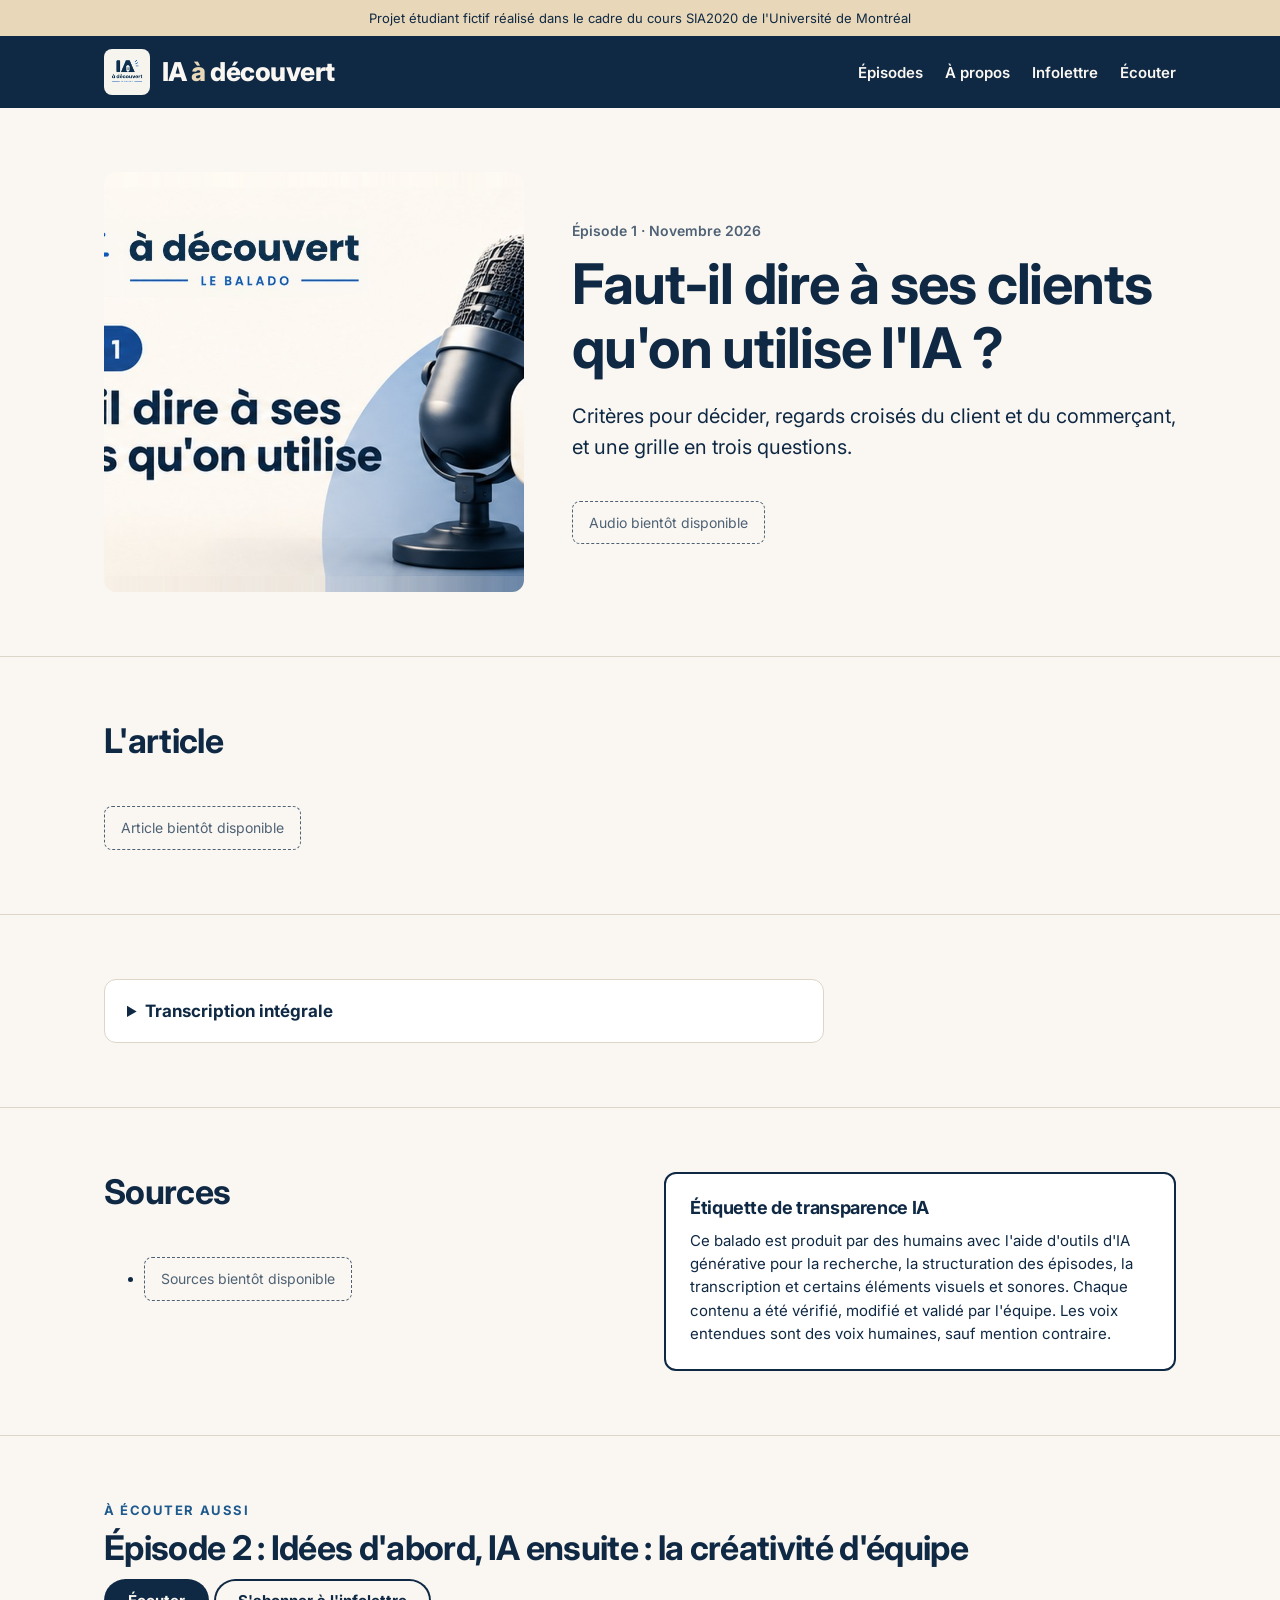
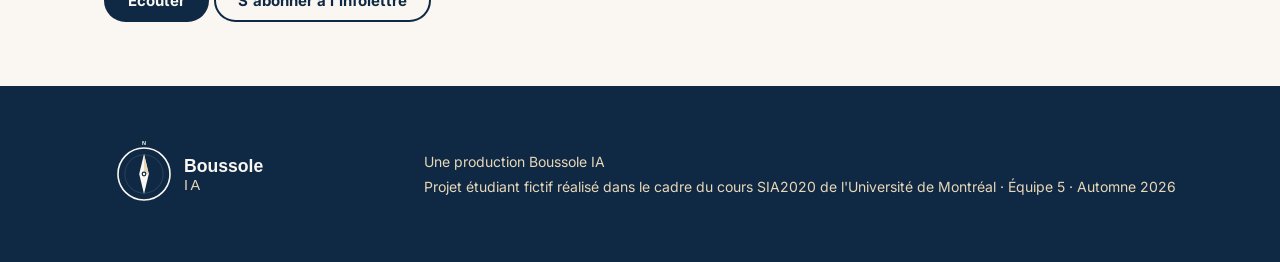
==== iaadecouvert/episode.html @ a0ae4ca4 "Add files via upload" ====
<!doctype html>
<html lang="fr-CA">
<head>
<meta charset="utf-8">
<meta name="viewport" content="width=device-width, initial-scale=1">
<meta name="robots" content="noindex, nofollow">
<title>Épisode | IA à découvert</title>
<link rel="icon" href="assets/favicon.png">
<link rel="preconnect" href="https://fonts.googleapis.com">
<link rel="stylesheet" href="https://fonts.googleapis.com/css2?family=Inter:wght@400;600;700;800&display=swap">
<link rel="stylesheet" href="style.css">
</head>
<body>

<div class="notice">Projet étudiant fictif réalisé dans le cadre du cours SIA2020 de l'Université de Montréal</div>

<header>
  <div class="wrap">
    <a class="brand" href="index.html"><img src="assets/favicon.png" alt=""><span style="color:inherit">IA <span>à</span> découvert</span></a>
    <nav>
      <a href="index.html#episodes">Épisodes</a>
      <a href="index.html#a-propos">À propos</a>
      <a href="index.html#infolettre">Infolettre</a>
      <a href="index.html#ecouter">Écouter</a>
    </nav>
  </div>
</header>

<main>
  <section><div class="wrap hero" id="hero"></div></section>
  <section><div class="wrap">
    <h2>L'article</h2>
    <div class="article" id="article"></div>
  </div></section>
  <section><div class="wrap">
    <details class="transcript">
      <summary>Transcription intégrale</summary>
      <div id="transcript" style="margin-top:14px"></div>
    </details>
  </div></section>
  <section><div class="wrap two">
    <div>
      <h2>Sources</h2>
      <ul class="sources" id="sources"></ul>
    </div>
    <div class="label">
      <h3>Étiquette de transparence IA</h3>
      <p id="transparency"></p>
    </div>
  </div></section>
  <section style="border-bottom:0"><div class="wrap" id="next"></div></section>
</main>

<footer>
  <div class="wrap">
    <div><img src="assets/boussole-ia-inverse.svg" alt="Boussole IA"></div>
    <div>
      <p>Une production Boussole IA</p>
      <p>Projet étudiant fictif réalisé dans le cadre du cours SIA2020 de l'Université de Montréal · Équipe 5 · Automne 2026</p>
    </div>
  </div>
</footer>

<script src="data.js"></script>
<script>
  const id = Number(new URLSearchParams(location.search).get("ep")) || 1;
  const ep = EPISODES.find(e => e.id === id) || EPISODES[0];
  const soon = (what) => `<span class="soon">${what} bientôt disponible</span>`;
  document.title = ep.title + " | IA à découvert";

  document.getElementById("hero").innerHTML = `
    ${ep.image ? `<div class="thumb"><img src="${ep.image}" alt="${ep.title}"></div>` : `<div class="cover"><img src="${PODCAST.cover}" alt="${ep.title}"></div>`}
    <div>
      <div class="meta">${ep.number} · ${ep.date}${ep.duration ? " · " + ep.duration : ""}</div>
      <h1>${ep.title}</h1>
      <p>${ep.description}</p>
      ${ep.audio ? `<audio controls preload="none" src="${ep.audio}"></audio>` : soon("Audio")}
    </div>`;

  document.getElementById("article").innerHTML = ep.article || soon("Article");
  document.getElementById("transcript").innerHTML = ep.transcript
    ? ep.transcript.split(/\n\s*\n/).map(p => `<p>${p}</p>`).join("")
    : soon("Transcription");
  document.getElementById("sources").innerHTML = ep.sources.length
    ? ep.sources.map(s => `<li>${s}</li>`).join("")
    : `<li>${soon("Sources")}</li>`;
  document.getElementById("transparency").textContent = PODCAST.transparency;

  const other = EPISODES.find(e => e.id !== ep.id);
  if (other) document.getElementById("next").innerHTML = `
    <div class="eyebrow">À écouter aussi</div>
    <h2 style="margin:8px 0 12px">${other.number} : ${other.title}</h2>
    <a class="btn" href="episode.html?ep=${other.id}">Écouter</a>
    <a class="btn ghost" href="index.html#infolettre">S'abonner à l'infolettre</a>`;
</script>
</body>
</html>
---- iaadecouvert/style.css ----
:root {
  --navy: #0F2944; --navy-2: #163657; --blue: #1E5A8E;
  --cream: #FAF7F2; --sand: #E8D7B8; --ink: #0F2944; --muted: #4f6275; --line: #dcd5c8;
  --sans: "Inter", "Helvetica Neue", Arial, sans-serif;
}
* { box-sizing: border-box; }
html { scroll-behavior: smooth; }
body { margin: 0; background: var(--cream); color: var(--ink); font-family: var(--sans); font-size: 17px; line-height: 1.55; }
img, video { max-width: 100%; display: block; }
a { color: var(--blue); }
.wrap { max-width: 1120px; margin: 0 auto; padding: 0 24px; }

/* fictional notice */
.notice { background: var(--sand); color: var(--navy); font-size: 13px; text-align: center; padding: 8px 16px; }

/* header */
header { background: var(--navy); color: var(--cream); position: sticky; top: 0; z-index: 10; }
header .wrap { display: flex; align-items: center; justify-content: space-between; gap: 16px; min-height: 72px; flex-wrap: wrap; }
.brand { display: flex; align-items: center; gap: 12px; color: var(--cream); text-decoration: none; font-weight: 800; font-size: 26px; letter-spacing: -0.02em; }
.brand span { color: var(--sand); }
.brand img { width: 46px; height: 46px; border-radius: 8px; }
nav { display: flex; gap: 22px; flex-wrap: wrap; }
nav a { color: var(--cream); text-decoration: none; font-weight: 600; font-size: 15px; }
nav a:hover { color: var(--sand); }
.btn { display: inline-block; background: var(--navy); color: var(--cream); border: 0; border-radius: 999px; padding: 12px 24px; font: 700 15px var(--sans); text-decoration: none; cursor: pointer; }
.btn:hover { background: var(--blue); }
.btn.light { background: var(--cream); color: var(--navy); }
.btn.ghost { background: transparent; color: var(--navy); box-shadow: inset 0 0 0 2px var(--navy); }

/* sections */
section { padding: 64px 0; border-bottom: 1px solid var(--line); }
h1, h2, h3 { line-height: 1.15; letter-spacing: -0.02em; margin: 0; text-wrap: balance; }
h2 { font-size: 34px; margin-bottom: 28px; }
.eyebrow { text-transform: uppercase; letter-spacing: .12em; font-size: 13px; font-weight: 700; color: var(--blue); }
.meta { color: var(--muted); font-size: 14px; font-weight: 600; }

/* hero */
.hero { display: grid; grid-template-columns: minmax(0, 420px) minmax(0, 1fr); gap: 48px; align-items: center; }
.cover { aspect-ratio: 1; background: var(--navy); border-radius: 12px; overflow: hidden; }
.cover img { width: 100%; height: 100%; object-fit: cover; }
.thumb { aspect-ratio: 1; border-radius: 12px; overflow: hidden; background: var(--sand); }
.thumb img { width: 100%; height: 100%; object-fit: cover; }
.about-logo { width: 220px; border-radius: 12px; margin-bottom: 20px; }
.hero h1 { font-size: clamp(34px, 5vw, 56px); margin: 10px 0 14px; }
.hero h1 a { color: inherit; text-decoration: none; }
.hero p { font-size: 20px; max-width: 34em; }
.actions { display: flex; gap: 12px; flex-wrap: wrap; margin-top: 22px; }
audio { width: 100%; margin-top: 18px; }
.soon { display: inline-block; margin-top: 18px; padding: 10px 16px; border: 1px dashed var(--muted); border-radius: 8px; color: var(--muted); font-size: 14px; }

/* teaser (first thing on the page) */
.teaser { background: var(--navy); color: var(--cream); border-bottom: 0; padding: 32px 0 48px; }
.teaser .wrap { display: flex; flex-direction: column; align-items: center; text-align: center; gap: 14px; }
.teaser .eyebrow { color: var(--sand); }
.teaser h2 { color: var(--cream); margin: 0 0 8px; }
.teaser p { color: var(--sand); font-size: 18px; max-width: 30em; margin: 8px 0 0; }
.player { position: relative; width: min(400px, 100%); }
.player video { width: 100%; aspect-ratio: 2/3; object-fit: cover; object-position: 50% 50%; border-radius: 16px; background: var(--cream); box-shadow: 0 20px 50px rgba(0,0,0,.35); }
.sound { position: absolute; left: 50%; bottom: 18px; transform: translateX(-50%); display: inline-flex; align-items: center; gap: 8px;
  background: rgba(15,41,68,.88); color: var(--cream); border: 0; border-radius: 999px; padding: 10px 18px; font: 700 14px var(--sans); cursor: pointer; }
.sound:hover { background: var(--blue); }
.sound:focus-visible { outline: 2px solid var(--sand); outline-offset: 2px; }

/* episode list */
.episodes { display: grid; grid-template-columns: repeat(2, minmax(0, 1fr)); gap: 28px; }
.ep { display: grid; grid-template-columns: 180px minmax(0, 1fr); gap: 20px; align-items: start; background: #fff; border: 1px solid var(--line); border-radius: 12px; padding: 20px; }
.ep .thumb { border-radius: 8px; }
.ep h3 { font-size: 22px; margin: 6px 0 8px; }
.ep h3 a { color: inherit; text-decoration: none; }
.ep h3 a:hover { text-decoration: underline; }
.ep p { margin: 0 0 10px; font-size: 15px; color: var(--muted); }

/* about + transparency */
.two { display: grid; grid-template-columns: minmax(0, 1fr) minmax(0, 1fr); gap: 48px; }
.team { color: var(--muted); font-size: 15px; }
.label { align-self: start; background: #fff; border: 2px solid var(--navy); border-radius: 12px; padding: 24px; }
.label h3 { font-size: 18px; margin-bottom: 10px; }
.label p { margin: 0; font-size: 15px; }

/* newsletter */
.newsletter { background: var(--sand); }
.newsletter form { display: flex; gap: 12px; flex-wrap: wrap; margin-top: 18px; }
.newsletter input { flex: 1 1 260px; padding: 13px 16px; border-radius: 999px; border: 2px solid var(--navy); font: 16px var(--sans); background: var(--cream); }
.small { font-size: 13px; color: var(--muted); }
.ok { font-weight: 700; margin-top: 12px; }

/* platforms */
.platforms { display: flex; gap: 12px; flex-wrap: wrap; }

/* episode page */
.article { max-width: 720px; }
.article p { margin: 0 0 1em; }
details { background: #fff; border: 1px solid var(--line); border-radius: 12px; padding: 18px 22px; max-width: 720px; }
summary { font-weight: 700; cursor: pointer; }
.transcript p { font-size: 15px; }
.sources li { font-size: 14px; margin-bottom: 6px; overflow-wrap: anywhere; }

/* footer */
footer { background: var(--navy); color: var(--cream); padding: 48px 0; font-size: 14px; }
footer .wrap { display: flex; justify-content: space-between; gap: 32px; flex-wrap: wrap; align-items: center; }
footer img { width: 240px; }
footer p { margin: 4px 0; color: var(--sand); }

@media (max-width: 800px) {
  .hero .thumb { max-width: 360px; }
  .ep { grid-template-columns: 110px minmax(0, 1fr); }
  .hero, .two, .episodes { grid-template-columns: minmax(0, 1fr); }

  section { padding: 44px 0; }
  nav { gap: 14px; }
}
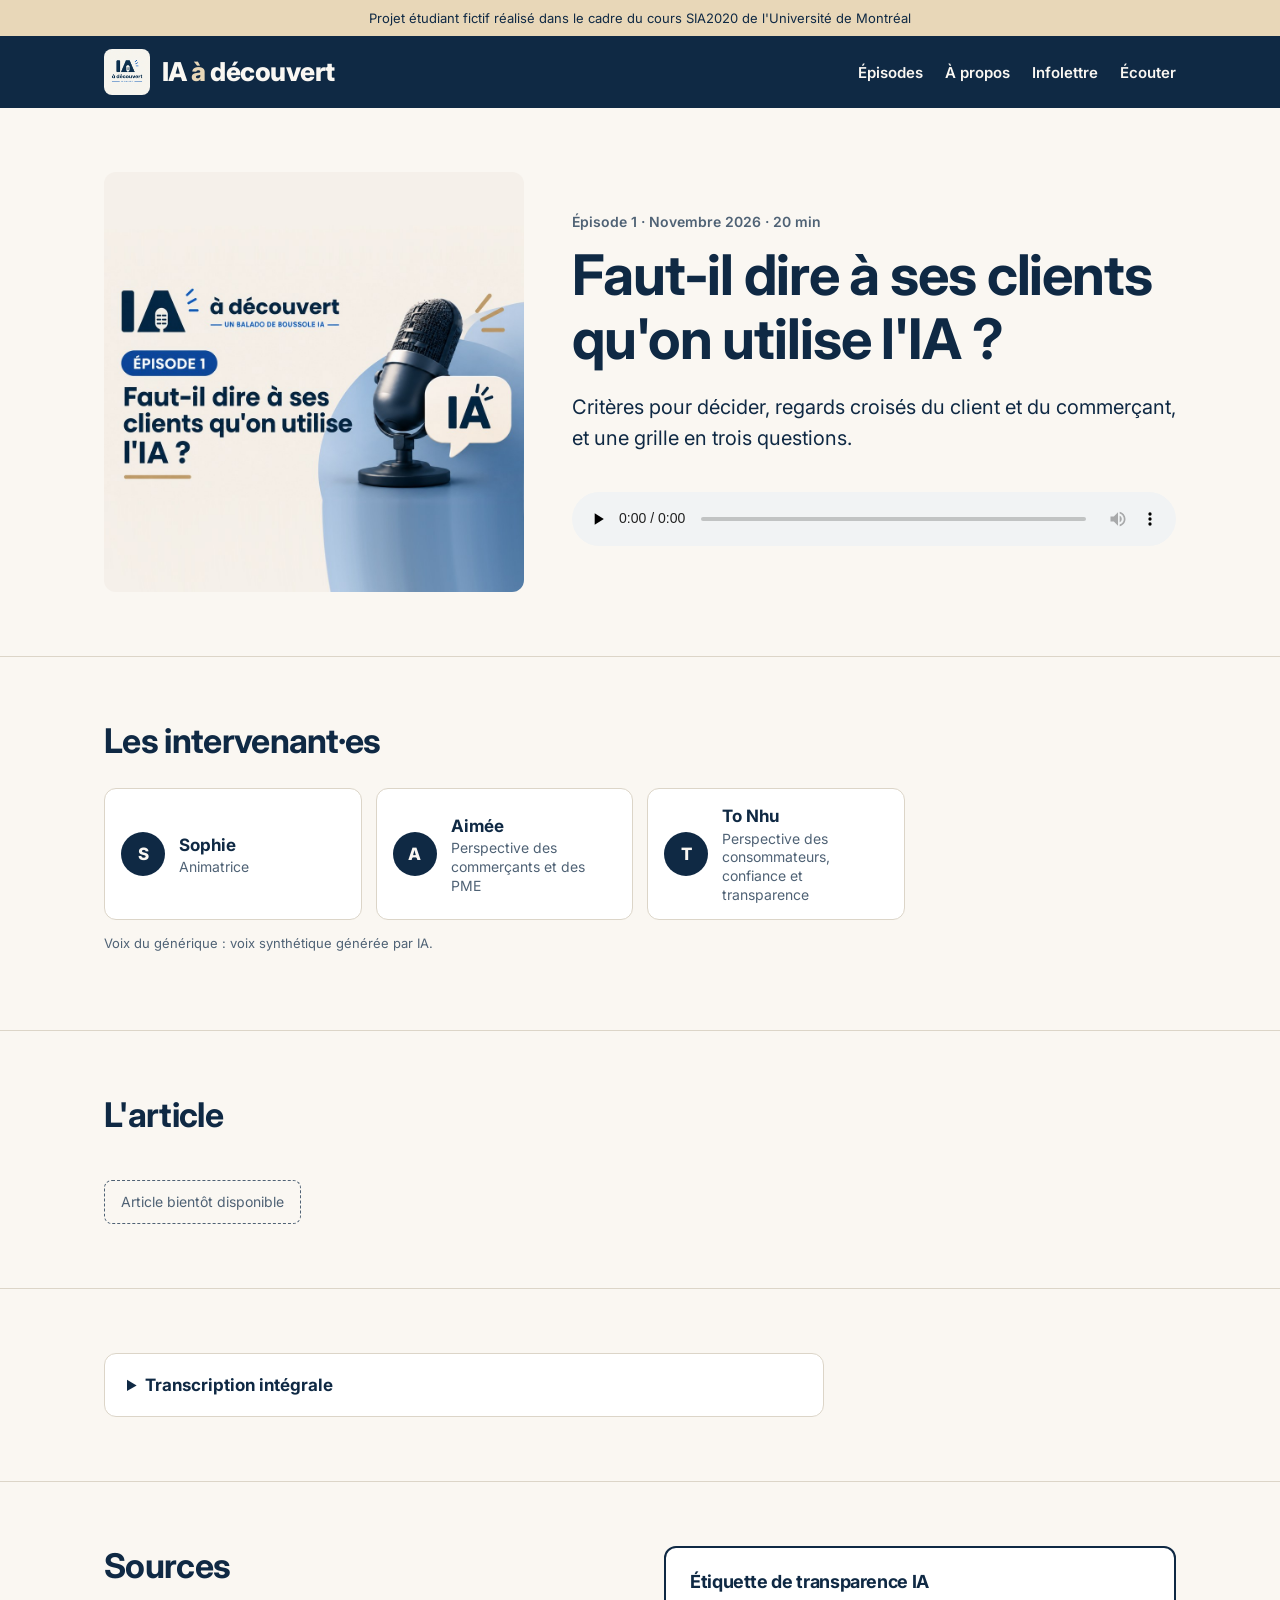
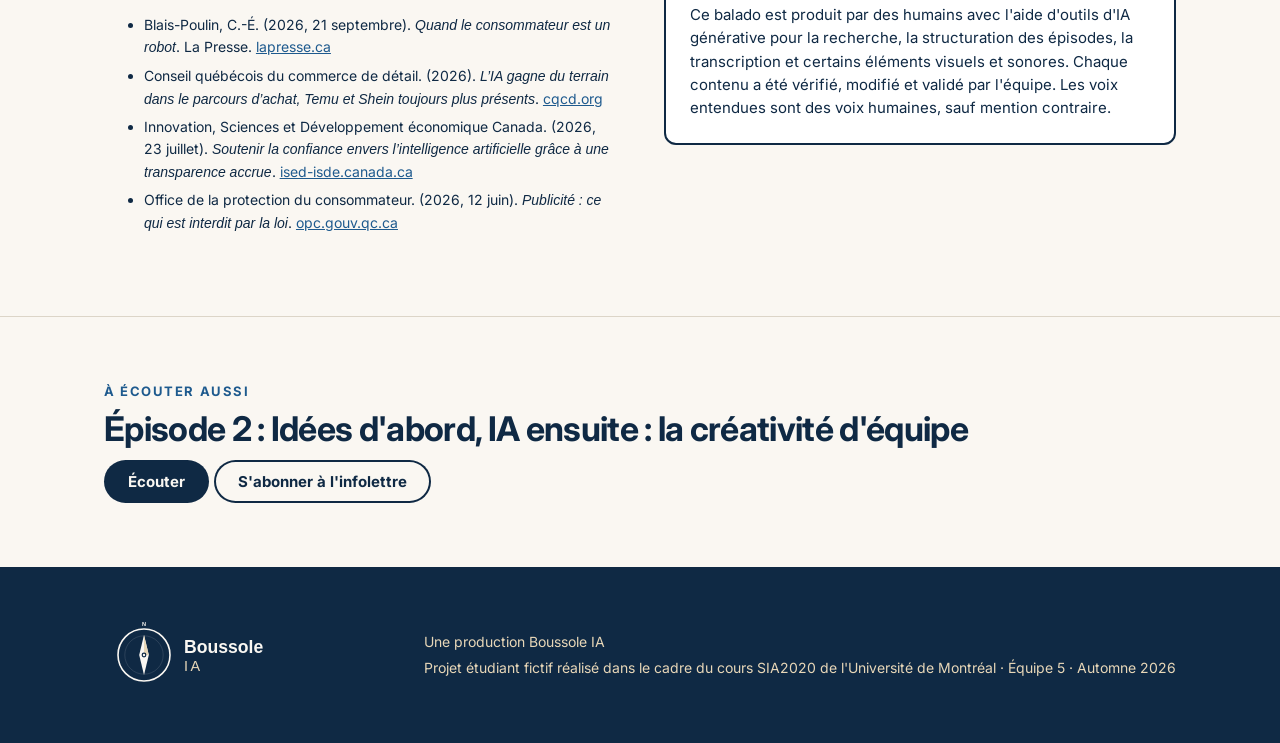
==== commit 1980a8d8: "Add files via upload" ====
--- a/iaadecouvert/episode.html
+++ b/iaadecouvert/episode.html
@@ -28,6 +28,11 @@
 
 <main>
   <section><div class="wrap hero" id="hero"></div></section>
+  <section><div class="wrap">
+    <h2>Les intervenant·es</h2>
+    <ul class="people" id="people"></ul>
+    <p class="small" id="voice-note"></p>
+  </div></section>
   <section><div class="wrap">
     <h2>L'article</h2>
     <div class="article" id="article"></div>
@@ -84,6 +89,9 @@
   document.getElementById("sources").innerHTML = ep.sources.length
     ? ep.sources.map(s => `<li>${s}</li>`).join("")
     : `<li>${soon("Sources")}</li>`;
+  document.getElementById("people").innerHTML = ep.people.map(p =>
+    `<li><span class="initial">${p.name[0]}</span><div><strong>${p.name}</strong><span>${p.role}</span></div></li>`).join("");
+  document.getElementById("voice-note").textContent = PODCAST.voiceNote;
   document.getElementById("transparency").textContent = PODCAST.transparency;
 
   const other = EPISODES.find(e => e.id !== ep.id);
--- a/iaadecouvert/style.css
+++ b/iaadecouvert/style.css
@@ -95,6 +95,14 @@
 .transcript p { font-size: 15px; }
 .sources li { font-size: 14px; margin-bottom: 6px; overflow-wrap: anywhere; }
 
+/* speakers */
+.people { list-style: none; padding: 0; margin: 0 0 12px; display: grid; grid-template-columns: repeat(auto-fill, minmax(240px, 1fr)); gap: 14px; }
+.people li { display: flex; gap: 14px; align-items: center; background: #fff; border: 1px solid var(--line); border-radius: 12px; padding: 14px 16px; }
+.people .initial { flex: none; width: 44px; height: 44px; border-radius: 50%; background: var(--navy); color: var(--cream); display: grid; place-items: center; font-weight: 800; }
+.people strong { display: block; }
+.people li div span { display: block; color: var(--muted); font-size: 14px; line-height: 1.35; }
+.ep .with { font-size: 14px; font-weight: 600; color: var(--ink); }
+
 /* footer */
 footer { background: var(--navy); color: var(--cream); padding: 48px 0; font-size: 14px; }
 footer .wrap { display: flex; justify-content: space-between; gap: 32px; flex-wrap: wrap; align-items: center; }
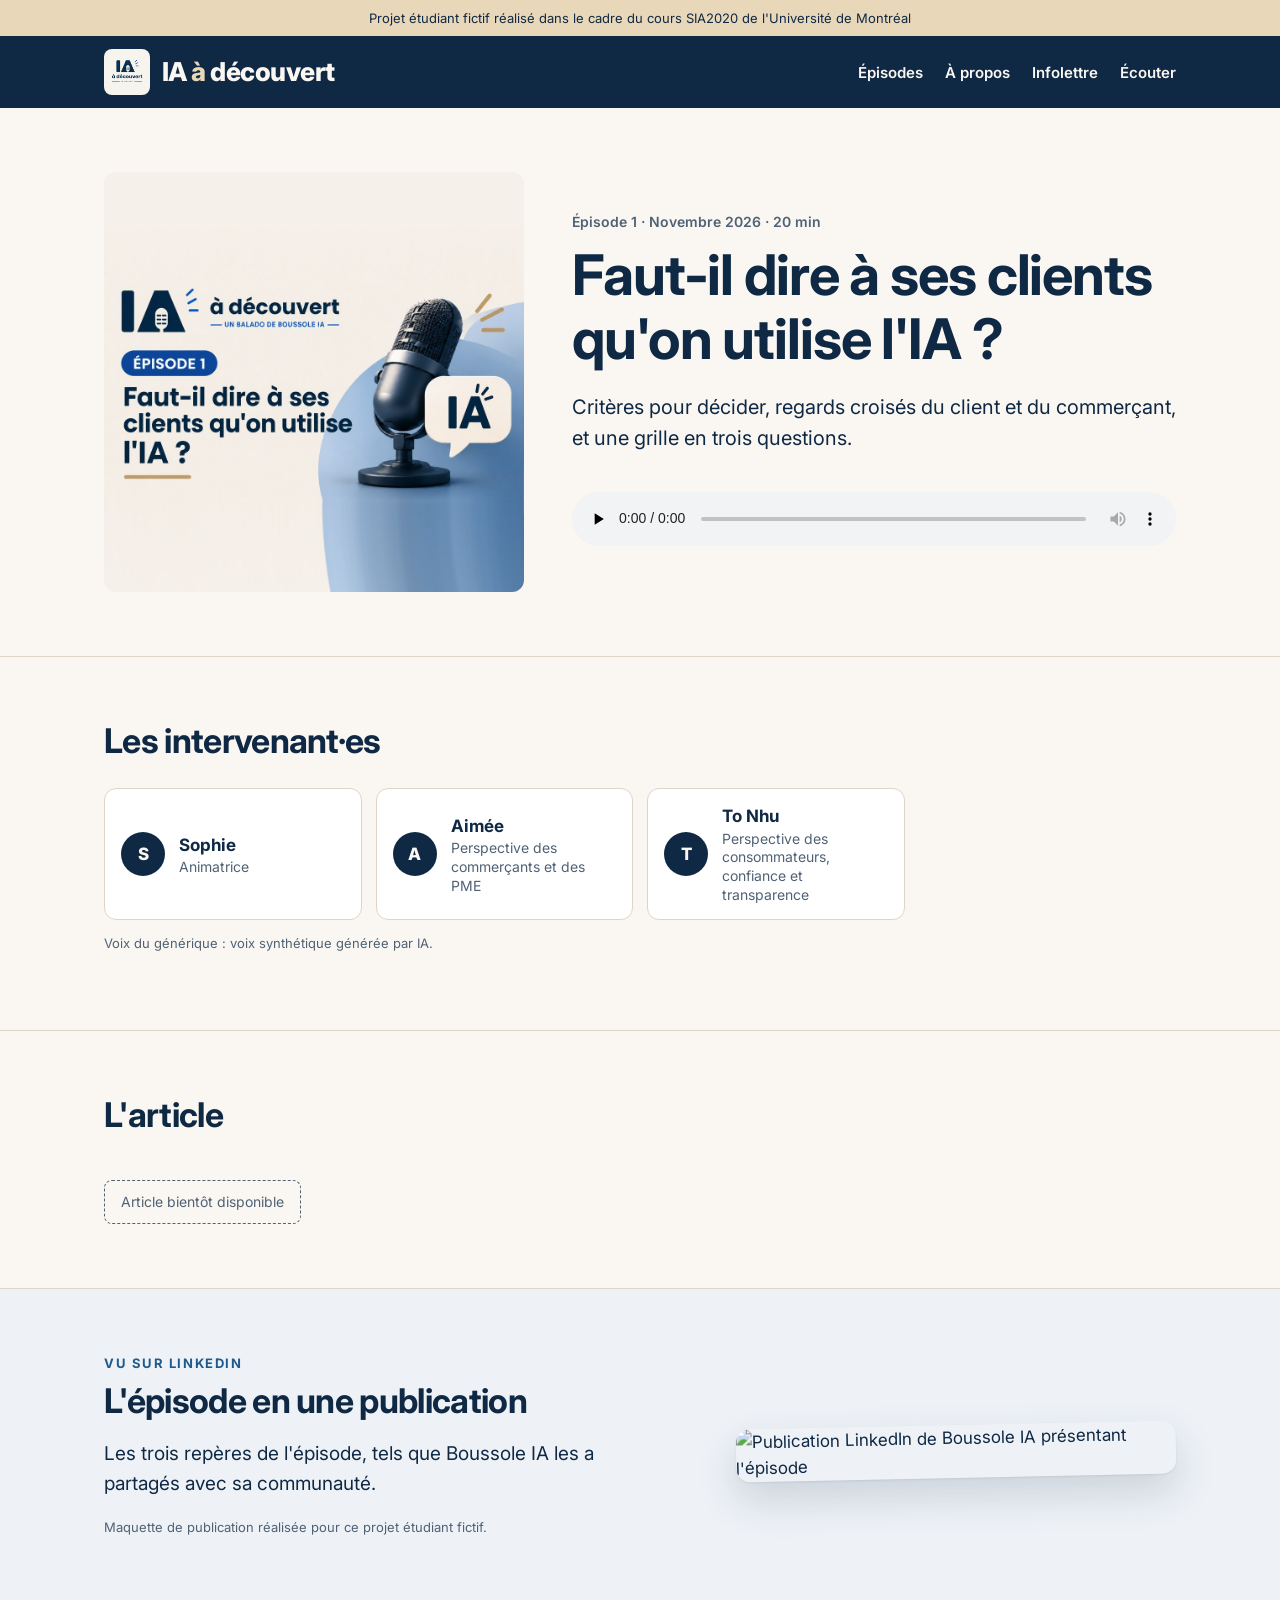
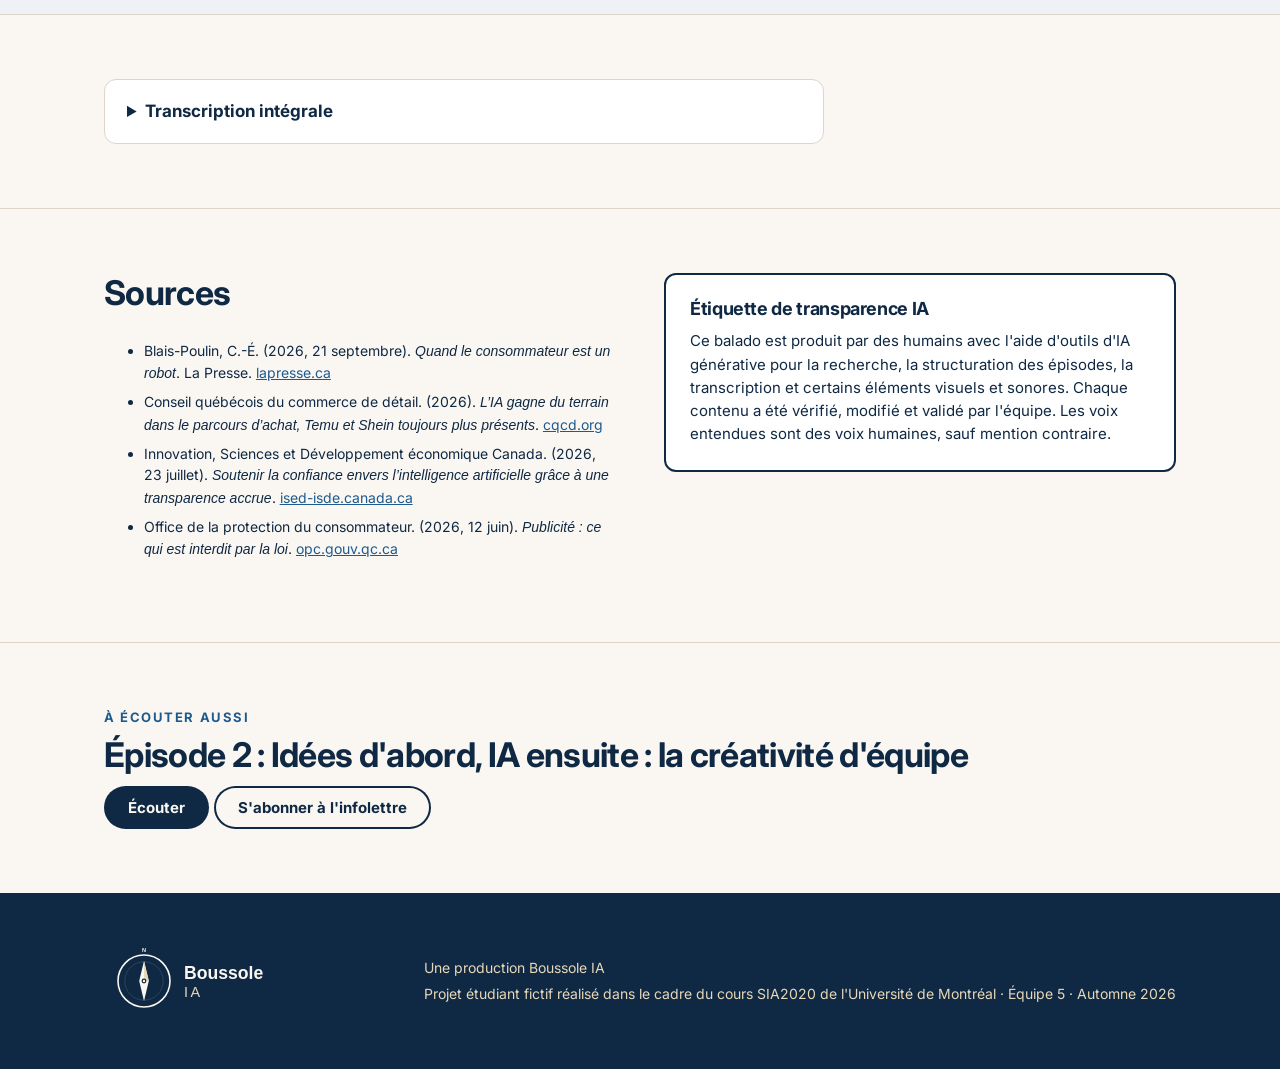
==== commit 0d591761: "Add files via upload" ====
--- a/iaadecouvert/episode.html
+++ b/iaadecouvert/episode.html
@@ -36,6 +36,15 @@
   <section><div class="wrap">
     <h2>L'article</h2>
     <div class="article" id="article"></div>
+  </div></section>
+  <section class="seen" id="seen" hidden><div class="wrap seen-grid">
+    <div>
+      <div class="eyebrow">Vu sur LinkedIn</div>
+      <h2 style="margin:8px 0 12px">L'épisode en une publication</h2>
+      <p class="seen-text">Les trois repères de l'épisode, tels que Boussole IA les a partagés avec sa communauté.</p>
+      <p class="small">Maquette de publication réalisée pour ce projet étudiant fictif.</p>
+    </div>
+    <figure class="post"><img id="seen-img" alt="Publication LinkedIn de Boussole IA présentant l'épisode"></figure>
   </div></section>
   <section><div class="wrap">
     <details class="transcript">
@@ -79,16 +88,20 @@
       <div class="meta">${ep.number} · ${ep.date}${ep.duration ? " · " + ep.duration : ""}</div>
       <h1>${ep.title}</h1>
       <p>${ep.description}</p>
-      ${ep.audio ? `<audio controls preload="none" src="${ep.audio}"></audio>` : soon("Audio")}
+      ${ep.audio ? `<audio controls preload="none" src="${ep.audio}"></audio><p class="small load-note" hidden>Chargement de l\'épisode… la barre de lecture sera active dans quelques secondes.</p>` : soon("Audio")}
     </div>`;
 
   document.getElementById("article").innerHTML = ep.article || soon("Article");
   document.getElementById("transcript").innerHTML = ep.transcript
-    ? ep.transcript.split(/\n\s*\n/).map(p => `<p>${p}</p>`).join("")
+    ? `<p class="small">${PODCAST.transcriptNote}</p>` + ep.transcript.split(/\n\s*\n/).map(p => {
+        const m = p.match(/^([^:\[]{2,40}) : (.*)$/s);
+        return m ? `<p><strong>${m[1]} :</strong> ${m[2]}</p>` : `<p class="small"><em>${p}</em></p>`;
+      }).join("")
     : soon("Transcription");
   document.getElementById("sources").innerHTML = ep.sources.length
     ? ep.sources.map(s => `<li>${s}</li>`).join("")
     : `<li>${soon("Sources")}</li>`;
+  if (ep.linkedin) { document.getElementById("seen-img").src = ep.linkedin; document.getElementById("seen").hidden = false; }
   document.getElementById("people").innerHTML = ep.people.map(p =>
     `<li><span class="initial">${p.name[0]}</span><div><strong>${p.name}</strong><span>${p.role}</span></div></li>`).join("");
   document.getElementById("voice-note").textContent = PODCAST.voiceNote;
@@ -101,5 +114,6 @@
     <a class="btn" href="episode.html?ep=${other.id}">Écouter</a>
     <a class="btn ghost" href="index.html#infolettre">S'abonner à l'infolettre</a>`;
 </script>
+<script src="player.js"></script>
 </body>
 </html>
--- a/iaadecouvert/style.css
+++ b/iaadecouvert/style.css
@@ -103,6 +103,14 @@
 .people li div span { display: block; color: var(--muted); font-size: 14px; line-height: 1.35; }
 .ep .with { font-size: 14px; font-weight: 600; color: var(--ink); }
 
+/* seen on LinkedIn */
+.seen { background: #EEF2F7; }
+.seen-grid { display: grid; grid-template-columns: minmax(0, 1fr) minmax(0, 440px); gap: 56px; align-items: center; }
+.seen-text { font-size: 19px; max-width: 26em; }
+.post { margin: 0; transform: rotate(-1.2deg); }
+.post img { width: 100%; border-radius: 14px; box-shadow: 0 1px 2px rgba(15,41,68,.08), 0 18px 40px rgba(15,41,68,.16); }
+@media (max-width: 800px) { .seen-grid { grid-template-columns: minmax(0, 1fr); gap: 28px; } .post { transform: none; max-width: 420px; } }
+
 /* footer */
 footer { background: var(--navy); color: var(--cream); padding: 48px 0; font-size: 14px; }
 footer .wrap { display: flex; justify-content: space-between; gap: 32px; flex-wrap: wrap; align-items: center; }
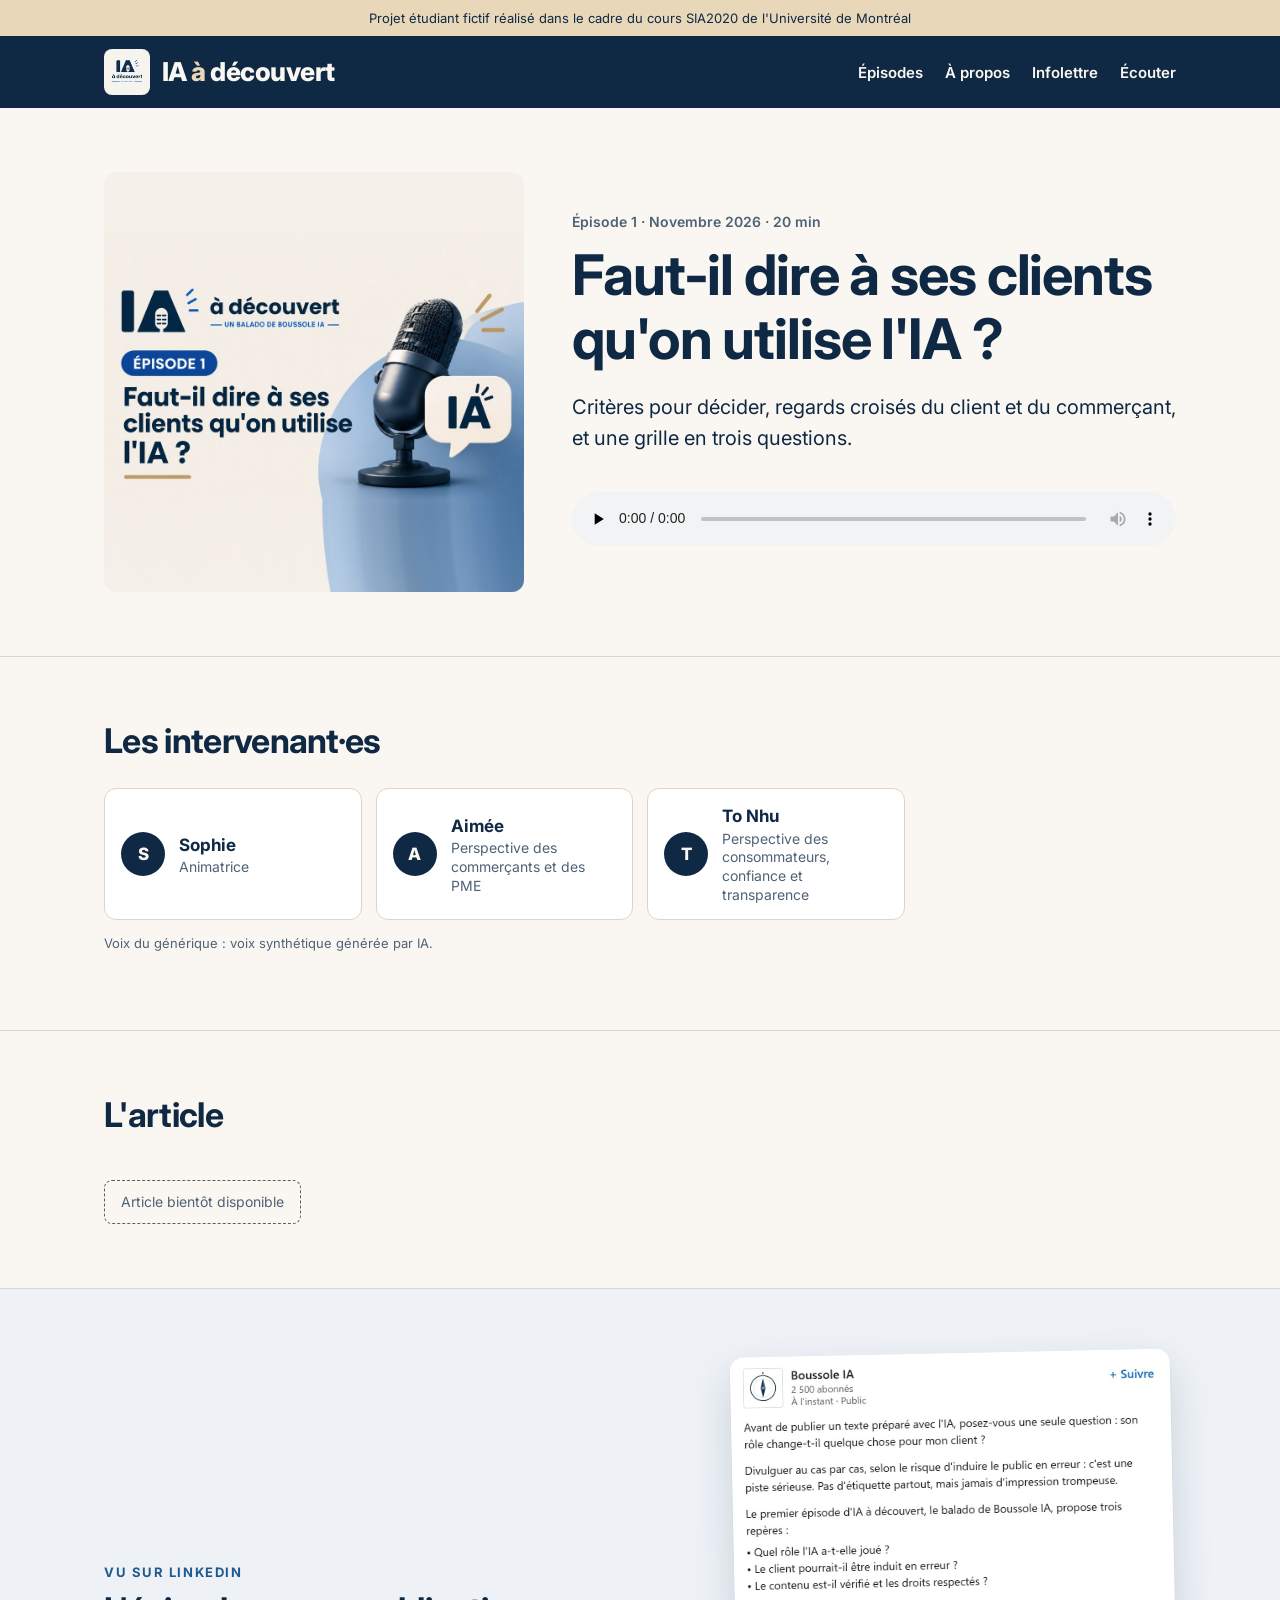
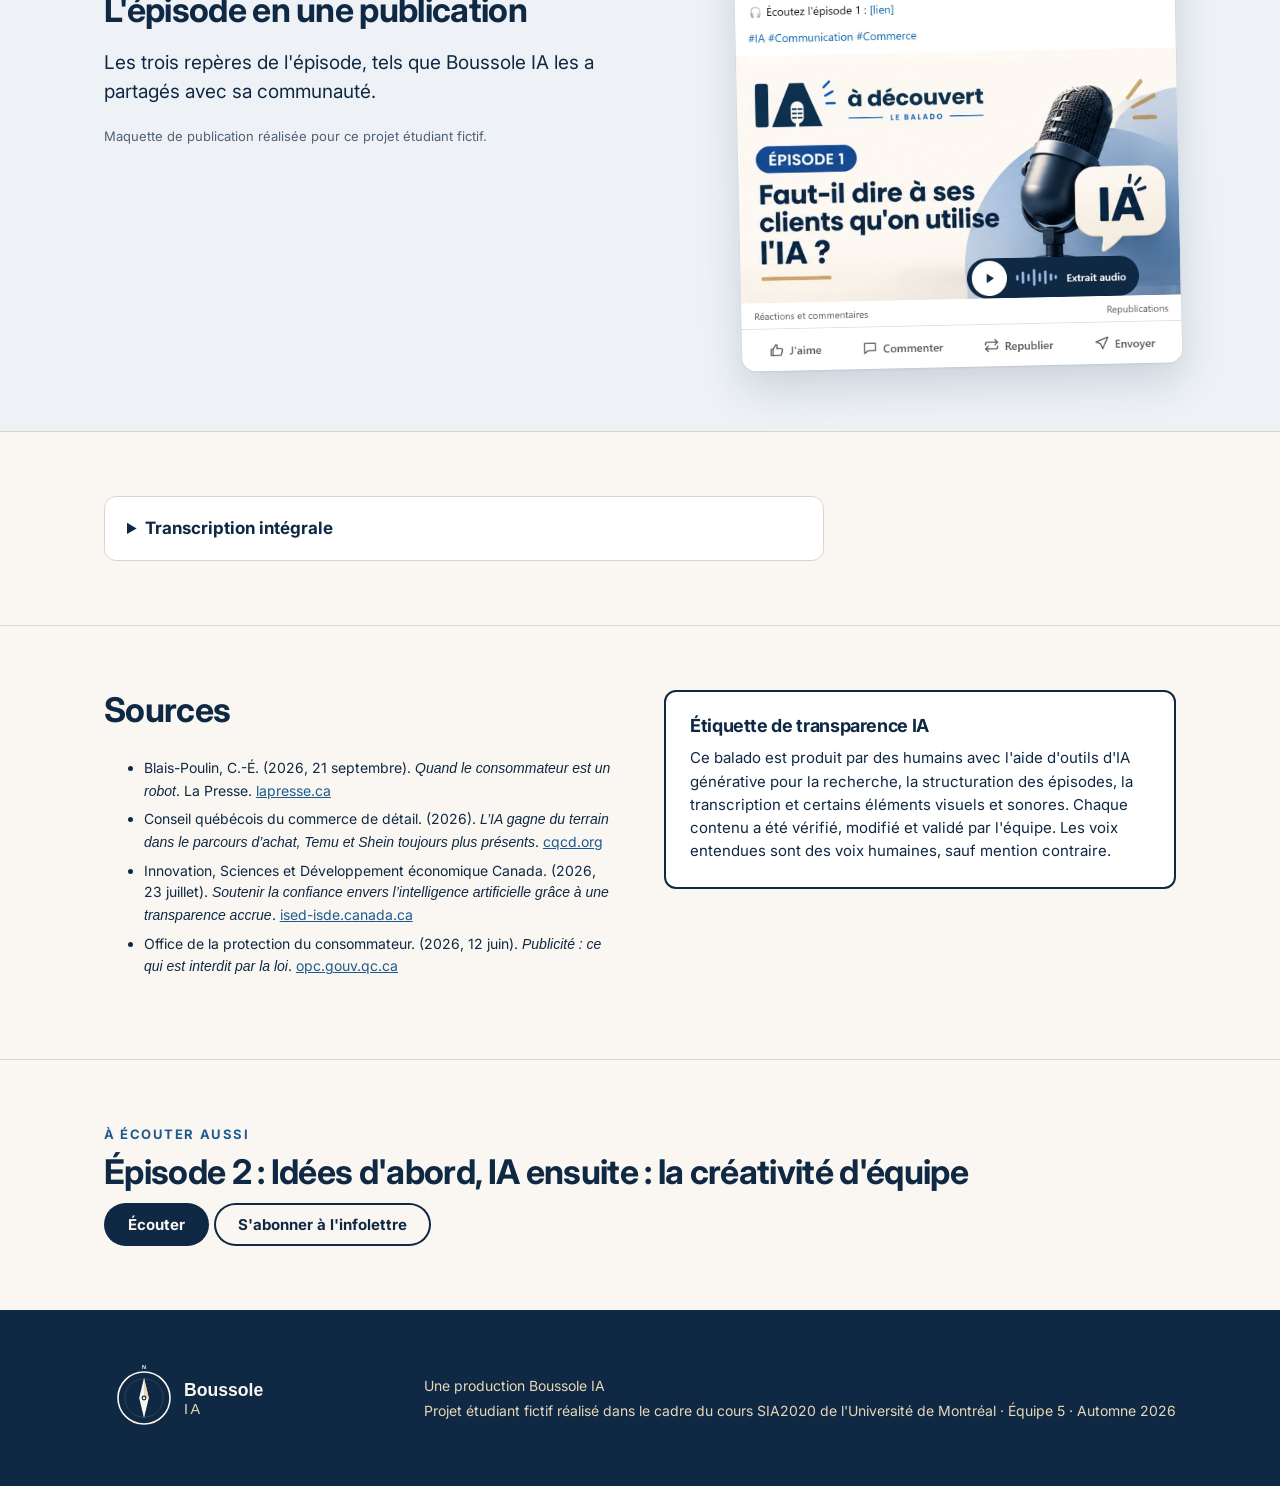
==== commit 5cf2bc2a: "Add files via upload" ====
--- a/iaadecouvert/episode.html
+++ b/iaadecouvert/episode.html
@@ -103,7 +103,7 @@
     : `<li>${soon("Sources")}</li>`;
   if (ep.linkedin) { document.getElementById("seen-img").src = ep.linkedin; document.getElementById("seen").hidden = false; }
   document.getElementById("people").innerHTML = ep.people.map(p =>
-    `<li><span class="initial">${p.name[0]}</span><div><strong>${p.name}</strong><span>${p.role}</span></div></li>`).join("");
+    `<li>${p.photo ? `<img class="initial" src="${p.photo}" alt="${p.name}">` : `<span class="initial">${p.name[0]}</span>`}<div><strong>${p.name}</strong><span>${p.role}</span></div></li>`).join("");
   document.getElementById("voice-note").textContent = PODCAST.voiceNote;
   document.getElementById("transparency").textContent = PODCAST.transparency;
 
--- a/iaadecouvert/style.css
+++ b/iaadecouvert/style.css
@@ -99,6 +99,7 @@
 .people { list-style: none; padding: 0; margin: 0 0 12px; display: grid; grid-template-columns: repeat(auto-fill, minmax(240px, 1fr)); gap: 14px; }
 .people li { display: flex; gap: 14px; align-items: center; background: #fff; border: 1px solid var(--line); border-radius: 12px; padding: 14px 16px; }
 .people .initial { flex: none; width: 44px; height: 44px; border-radius: 50%; background: var(--navy); color: var(--cream); display: grid; place-items: center; font-weight: 800; }
+img.initial { object-fit: cover; }
 .people strong { display: block; }
 .people li div span { display: block; color: var(--muted); font-size: 14px; line-height: 1.35; }
 .ep .with { font-size: 14px; font-weight: 600; color: var(--ink); }
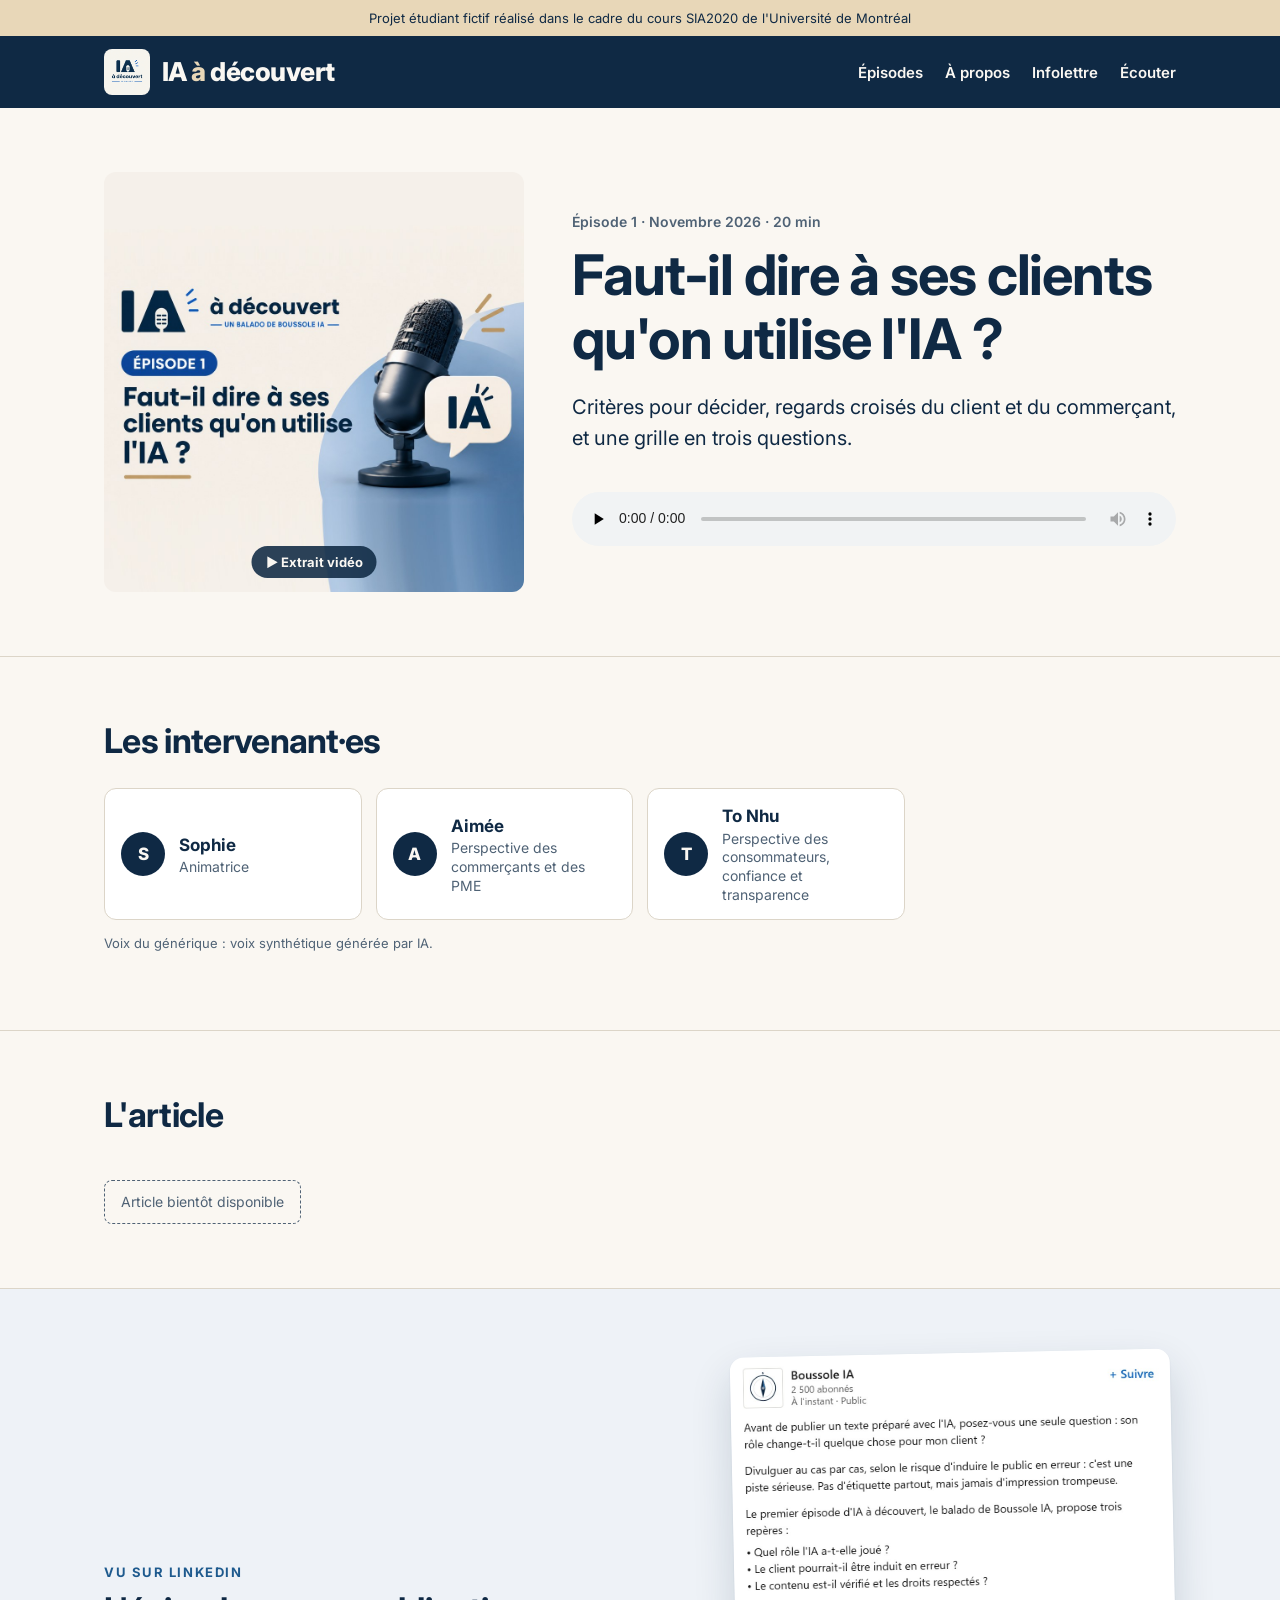
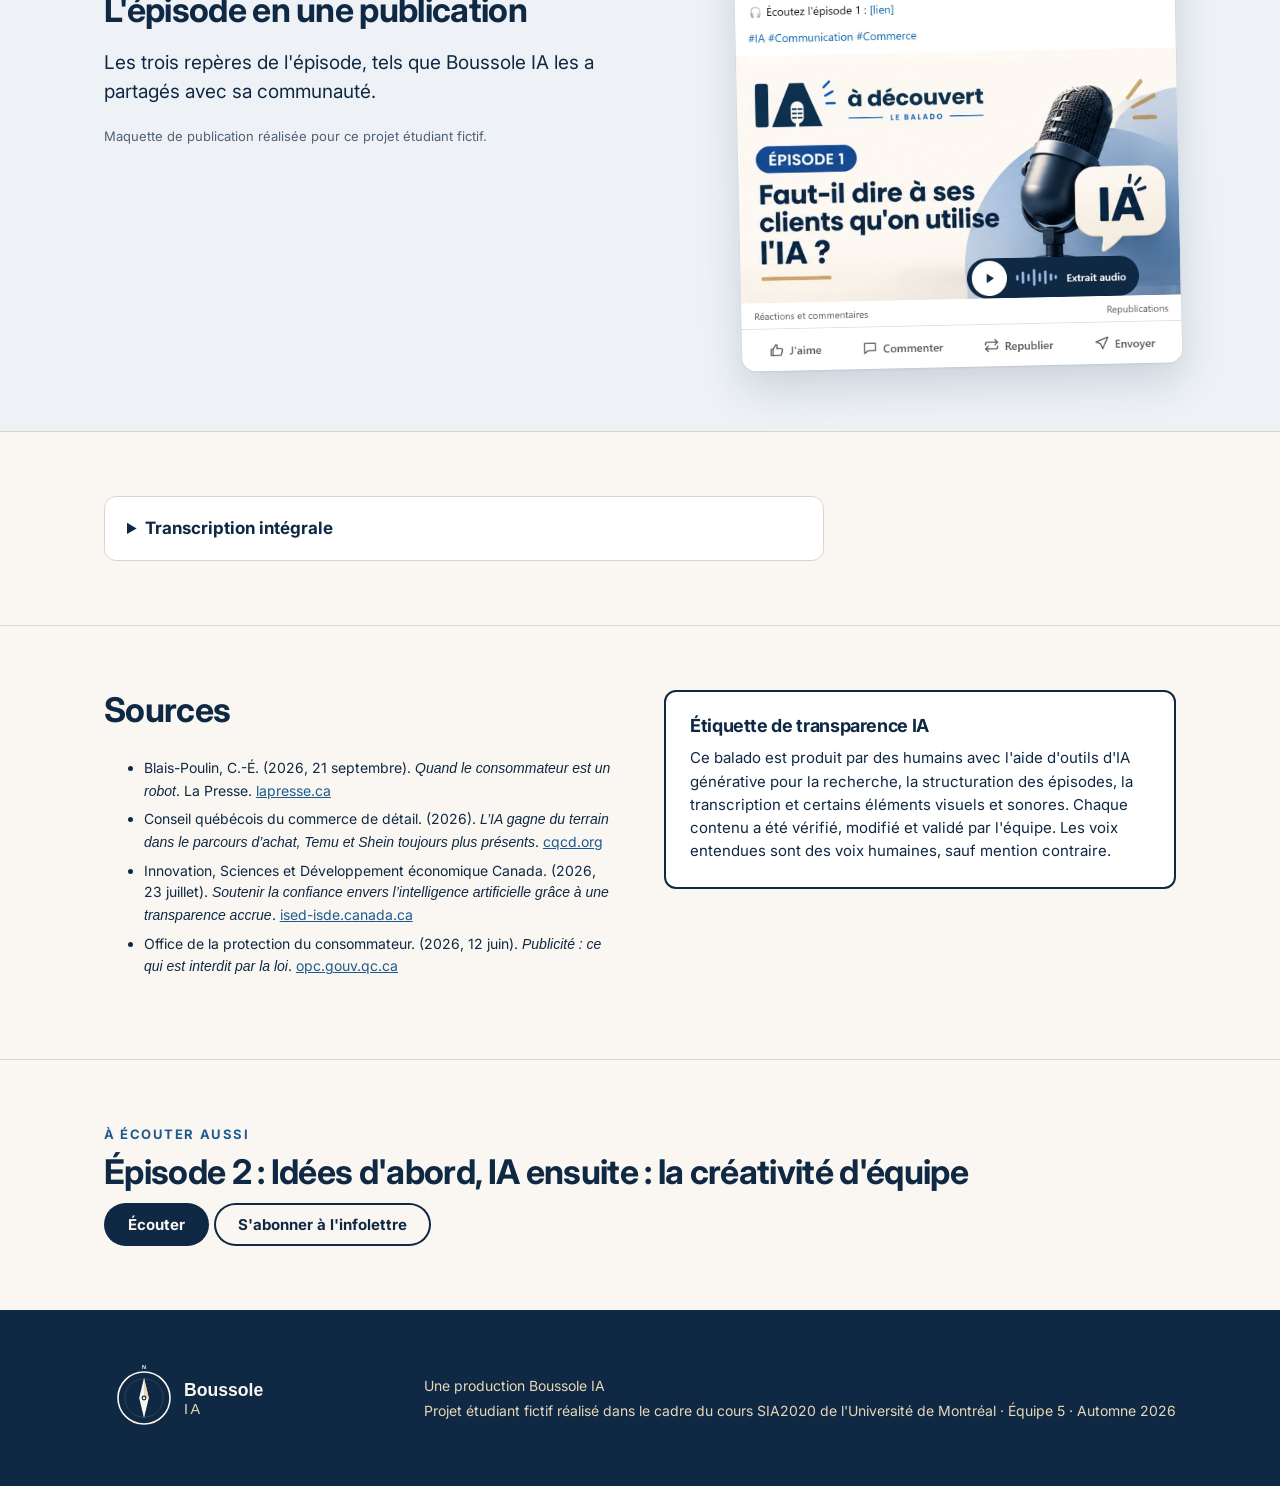
==== commit 7ea66546: "Add files via upload" ====
--- a/iaadecouvert/episode.html
+++ b/iaadecouvert/episode.html
@@ -83,7 +83,12 @@
   document.title = ep.title + " | IA à découvert";
 
   document.getElementById("hero").innerHTML = `
-    ${ep.image ? `<div class="thumb"><img src="${ep.image}" alt="${ep.title}"></div>` : `<div class="cover"><img src="${PODCAST.cover}" alt="${ep.title}"></div>`}
+    ${ep.image ? `<div class="thumb${ep.clip ? " has-clip" : ""}" id="thumb">
+        <img src="${ep.image}" alt="${ep.title}">
+        ${ep.clip ? `<video id="clip" muted playsinline loop preload="none" src="${ep.clip}"></video>
+        <span class="clip-hint">▶ Extrait vidéo</span>
+        <button class="clip-sound" id="clip-sound" type="button">Activer le son</button>` : ""}
+      </div>` : `<div class="cover"><img src="${PODCAST.cover}" alt="${ep.title}"></div>`}
     <div>
       <div class="meta">${ep.number} · ${ep.date}${ep.duration ? " · " + ep.duration : ""}</div>
       <h1>${ep.title}</h1>
@@ -101,6 +106,17 @@
   document.getElementById("sources").innerHTML = ep.sources.length
     ? ep.sources.map(s => `<li>${s}</li>`).join("")
     : `<li>${soon("Sources")}</li>`;
+  // clip: plays on hover (muted), tap to play on touch screens
+  const th = document.getElementById("thumb"), clip = document.getElementById("clip");
+  if (clip) {
+    const start = () => { th.classList.add("playing"); clip.play().catch(() => {}); };
+    const stop = () => { th.classList.remove("playing"); clip.pause(); clip.currentTime = 0; clip.muted = true; snd.textContent = "Activer le son"; };
+    const snd = document.getElementById("clip-sound");
+    th.addEventListener("mouseenter", start);
+    th.addEventListener("mouseleave", stop);
+    th.addEventListener("click", e => { if (e.target === snd) return; th.classList.contains("playing") ? stop() : start(); });
+    snd.addEventListener("click", () => { clip.muted = !clip.muted; snd.textContent = clip.muted ? "Activer le son" : "Couper le son"; });
+  }
   if (ep.linkedin) { document.getElementById("seen-img").src = ep.linkedin; document.getElementById("seen").hidden = false; }
   document.getElementById("people").innerHTML = ep.people.map(p =>
     `<li>${p.photo ? `<img class="initial" src="${p.photo}" alt="${p.name}">` : `<span class="initial">${p.name[0]}</span>`}<div><strong>${p.name}</strong><span>${p.role}</span></div></li>`).join("");
--- a/iaadecouvert/style.css
+++ b/iaadecouvert/style.css
@@ -112,6 +112,17 @@
 .post img { width: 100%; border-radius: 14px; box-shadow: 0 1px 2px rgba(15,41,68,.08), 0 18px 40px rgba(15,41,68,.16); }
 @media (max-width: 800px) { .seen-grid { grid-template-columns: minmax(0, 1fr); gap: 28px; } .post { transform: none; max-width: 420px; } }
 
+/* episode clip on hover */
+.thumb.has-clip { position: relative; cursor: pointer; }
+.thumb video { position: absolute; inset: 0; width: 100%; height: 100%; object-fit: contain; background: #F6F5F0; opacity: 0; transition: opacity .25s; }
+.thumb.playing video { opacity: 1; }
+.clip-hint, .clip-sound { position: absolute; left: 50%; bottom: 14px; transform: translateX(-50%); border: 0; border-radius: 999px;
+  background: rgba(15,41,68,.88); color: var(--cream); font: 700 13px var(--sans); padding: 8px 14px; white-space: nowrap; }
+.clip-sound { display: none; cursor: pointer; }
+.thumb.playing .clip-hint { display: none; }
+.thumb.playing .clip-sound { display: block; }
+.clip-sound:hover { background: var(--blue); }
+
 /* footer */
 footer { background: var(--navy); color: var(--cream); padding: 48px 0; font-size: 14px; }
 footer .wrap { display: flex; justify-content: space-between; gap: 32px; flex-wrap: wrap; align-items: center; }
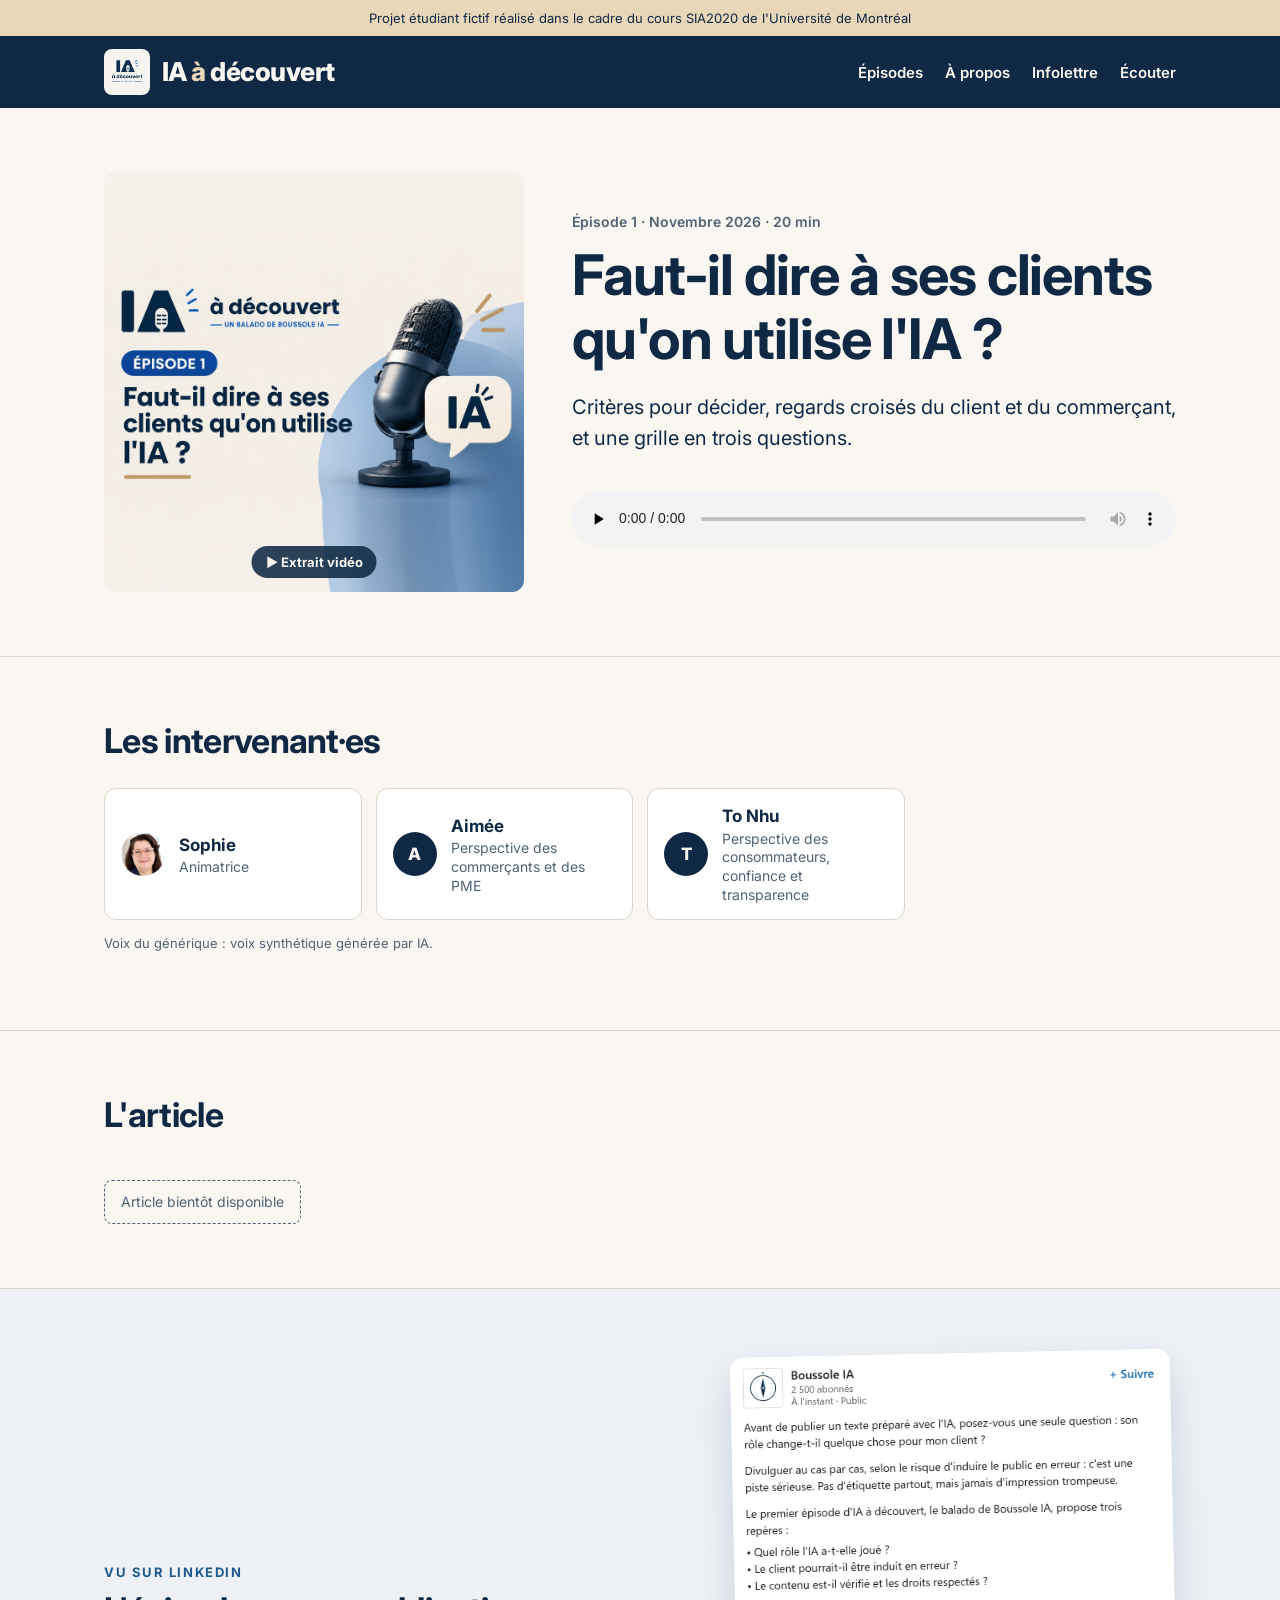
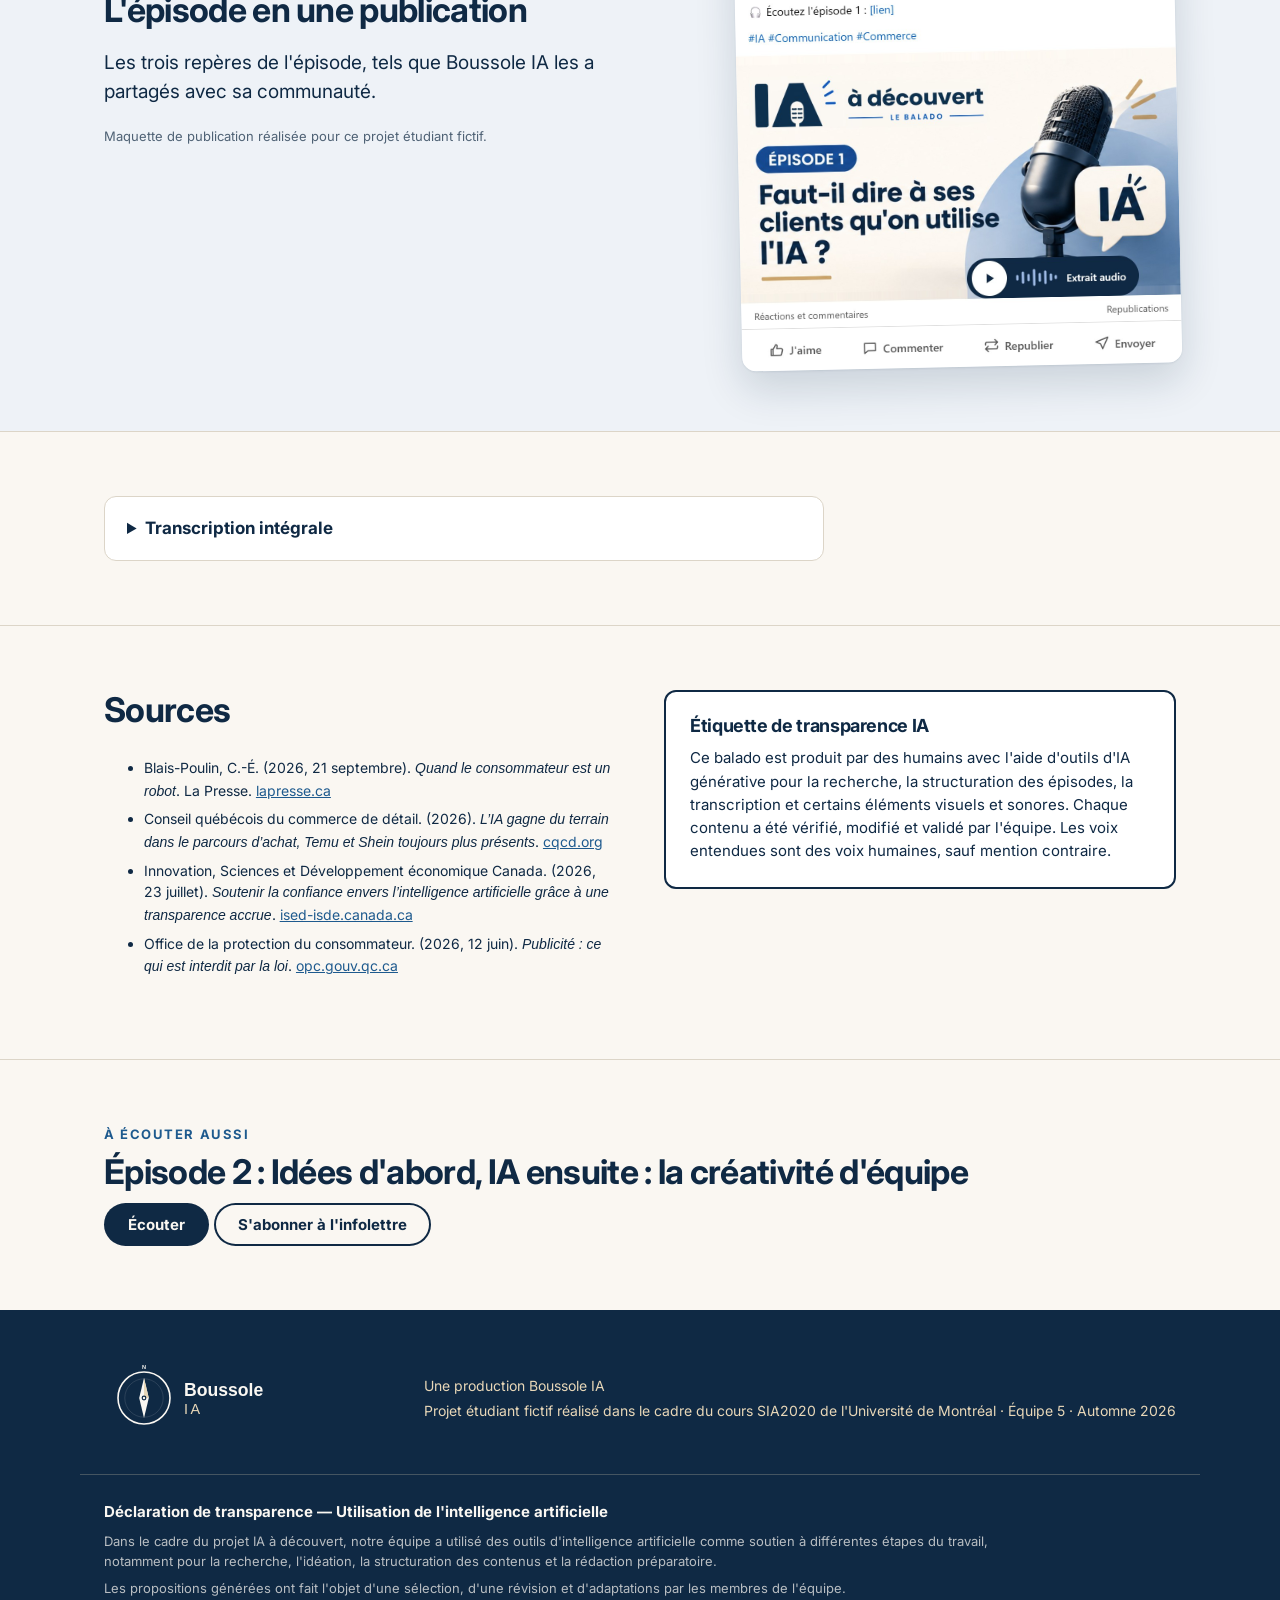
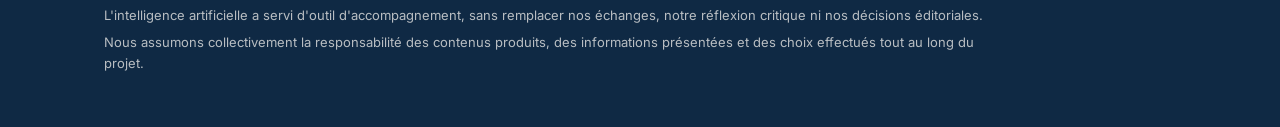
==== commit 249e02fb: "Add files via upload" ====
--- a/iaadecouvert/episode.html
+++ b/iaadecouvert/episode.html
@@ -73,6 +73,13 @@
       <p>Projet étudiant fictif réalisé dans le cadre du cours SIA2020 de l'Université de Montréal · Équipe 5 · Automne 2026</p>
     </div>
   </div>
+  <div class="wrap declaration">
+    <h3>Déclaration de transparence — Utilisation de l'intelligence artificielle</h3>
+    <p>Dans le cadre du projet IA à découvert, notre équipe a utilisé des outils d'intelligence artificielle comme soutien à différentes étapes du travail, notamment pour la recherche, l'idéation, la structuration des contenus et la rédaction préparatoire.</p>
+    <p>Les propositions générées ont fait l'objet d'une sélection, d'une révision et d'adaptations par les membres de l'équipe.</p>
+    <p>L'intelligence artificielle a servi d'outil d'accompagnement, sans remplacer nos échanges, notre réflexion critique ni nos décisions éditoriales.</p>
+    <p>Nous assumons collectivement la responsabilité des contenus produits, des informations présentées et des choix effectués tout au long du projet.</p>
+  </div>
 </footer>
 
 <script src="data.js"></script>
@@ -85,7 +92,7 @@
   document.getElementById("hero").innerHTML = `
     ${ep.image ? `<div class="thumb${ep.clip ? " has-clip" : ""}" id="thumb">
         <img src="${ep.image}" alt="${ep.title}">
-        ${ep.clip ? `<video id="clip" muted playsinline loop preload="none" src="${ep.clip}"></video>
+        ${ep.clip ? `<video id="clip" playsinline loop preload="none" src="${ep.clip}"></video>
         <span class="clip-hint">▶ Extrait vidéo</span>
         <button class="clip-sound" id="clip-sound" type="button">Activer le son</button>` : ""}
       </div>` : `<div class="cover"><img src="${PODCAST.cover}" alt="${ep.title}"></div>`}
@@ -109,13 +116,20 @@
   // clip: plays on hover (muted), tap to play on touch screens
   const th = document.getElementById("thumb"), clip = document.getElementById("clip");
   if (clip) {
-    const start = () => { th.classList.add("playing"); clip.play().catch(() => {}); };
-    const stop = () => { th.classList.remove("playing"); clip.pause(); clip.currentTime = 0; clip.muted = true; snd.textContent = "Activer le son"; };
+    const label = () => { snd.textContent = clip.muted ? "Activer le son" : "Couper le son"; };
+    const start = () => {
+      th.classList.add("playing");
+      clip.muted = false;                      // sound on by default
+      clip.play().then(label).catch(() => {    // browser refused sound before any click: play muted
+        clip.muted = true; label(); clip.play().catch(() => {});
+      });
+    };
+    const stop = () => { th.classList.remove("playing"); clip.pause(); clip.currentTime = 0; };
     const snd = document.getElementById("clip-sound");
     th.addEventListener("mouseenter", start);
     th.addEventListener("mouseleave", stop);
     th.addEventListener("click", e => { if (e.target === snd) return; th.classList.contains("playing") ? stop() : start(); });
-    snd.addEventListener("click", () => { clip.muted = !clip.muted; snd.textContent = clip.muted ? "Activer le son" : "Couper le son"; });
+    snd.addEventListener("click", () => { clip.muted = !clip.muted; label(); });
   }
   if (ep.linkedin) { document.getElementById("seen-img").src = ep.linkedin; document.getElementById("seen").hidden = false; }
   document.getElementById("people").innerHTML = ep.people.map(p =>
--- a/iaadecouvert/style.css
+++ b/iaadecouvert/style.css
@@ -110,6 +110,10 @@
 .seen-text { font-size: 19px; max-width: 26em; }
 .post { margin: 0; transform: rotate(-1.2deg); }
 .post img { width: 100%; border-radius: 14px; box-shadow: 0 1px 2px rgba(15,41,68,.08), 0 18px 40px rgba(15,41,68,.16); }
+footer .wrap.declaration { display: block; margin-top: 36px; padding-top: 28px; border-top: 1px solid rgba(232,215,184,.25); }
+footer .declaration h3 { font-size: 15px; color: var(--cream); margin: 0 0 10px; letter-spacing: 0; }
+footer .declaration p { font-size: 13px; line-height: 1.6; color: rgba(250,247,242,.72); max-width: 70em; margin: 0 0 6px; }
+
 @media (max-width: 800px) { .seen-grid { grid-template-columns: minmax(0, 1fr); gap: 28px; } .post { transform: none; max-width: 420px; } }
 
 /* episode clip on hover */
